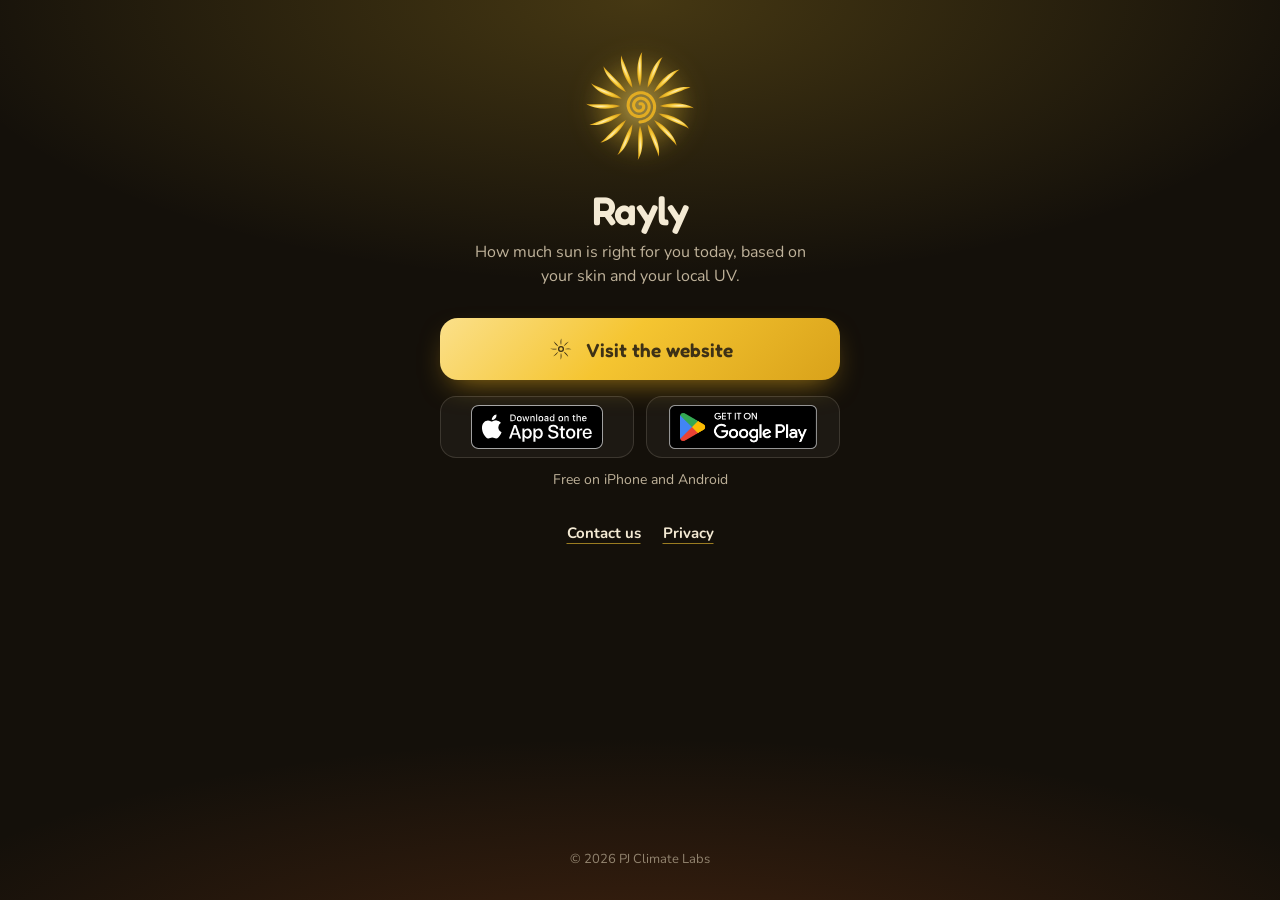
==== enlaces/index.html @ b11129ed "Página de enlaces para Instagram" ====
<!doctype html>
<!-- Página de enlaces para la bio de Instagram (como un Linktree, pero nuestra):
     web, App Store y Google Play. Si se abre en un iPhone se destaca el App
     Store y en Android, Google Play. -->
<html lang="es">
<head>
<meta charset="utf-8">
<meta name="viewport" content="width=device-width, initial-scale=1, viewport-fit=cover">
<title>Rayly: enlaces</title>
<meta name="description" content="Descarga Rayly gratis en iPhone y Android, o visita la web.">
<meta name="theme-color" content="#14100A">
<link rel="icon" href="../favicon.svg" type="image/svg+xml">
<link rel="apple-touch-icon" href="../apple-touch-icon.png">
<meta property="og:type" content="website">
<meta property="og:title" content="Rayly: cuánto sol te toca hoy">
<meta property="og:description" content="Descarga Rayly gratis en iPhone y Android.">
<meta property="og:image" content="https://rayly-app.github.io/img/og.jpg">
<meta property="og:url" content="https://rayly-app.github.io/enlaces/">
<style>
  @font-face { font-family: 'Fredoka'; font-weight: 300 700; font-display: swap; src: url('../fonts/fredoka-latin.woff2') format('woff2'); }
  @font-face { font-family: 'Nunito'; font-weight: 300 800; font-display: swap; src: url('../fonts/nunito-latin.woff2') format('woff2'); }
  :root { --oro: #F5C531; --oro-2: #D9A21A; --oro-claro: #FBE08A; --crema: #F4EAD4; --suave: #BFB29A; --marron: #3E3116; }
  * { box-sizing: border-box; }
  html, body { margin: 0; }
  body {
    min-height: 100svh;
    background: #14100A;
    background-image:
      radial-gradient(ellipse 80% 45% at 50% 0%, rgba(245,197,49,.22), transparent 70%),
      radial-gradient(ellipse 90% 40% at 50% 110%, rgba(200,90,30,.25), transparent 70%);
    color: var(--crema);
    font-family: 'Nunito', system-ui, sans-serif;
    display: flex; justify-content: center;
    -webkit-font-smoothing: antialiased;
  }
  main { width: 100%; max-width: 440px; padding: max(40px, env(safe-area-inset-top)) 20px 32px; display: flex; flex-direction: column; align-items: center; text-align: center; }

  /* El sol de Rayly, pequeño y girando como en la web */
  .sol { position: relative; width: 132px; height: 132px; }
  .sol .halo { position: absolute; inset: 12%; border-radius: 50%; background: radial-gradient(circle, rgba(255,226,122,.6), rgba(245,197,49,.2) 45%, transparent 70%); filter: blur(8px); animation: respirar 5s ease-in-out infinite; }
  .sol svg { position: absolute; inset: 0; width: 100%; height: 100%; }
  .sol .rayos { animation: girar 40s linear infinite; filter: drop-shadow(0 0 14px rgba(245,197,49,.45)); }
  .sol .espiral { animation: girar 28s linear infinite reverse; }
  @keyframes girar { to { transform: rotate(360deg); } }
  @keyframes respirar { 50% { transform: scale(1.1); opacity: .8; } }

  h1 { font-family: 'Fredoka', sans-serif; font-weight: 600; font-size: 40px; margin: 14px 0 0; letter-spacing: -.01em; }
  .frase { margin: 6px 0 0; font-size: 16px; line-height: 1.5; color: var(--suave); max-width: 22em; }

  /* Botón largo de la web */
  .web {
    margin-top: 30px; width: 100%; height: 62px; border-radius: 18px;
    display: flex; align-items: center; justify-content: center; gap: 12px;
    background: linear-gradient(135deg, var(--oro-claro), var(--oro) 45%, var(--oro-2));
    color: var(--marron); text-decoration: none;
    font-family: 'Fredoka', sans-serif; font-weight: 600; font-size: 19px;
    box-shadow: 0 12px 30px -12px rgba(217,162,26,.75);
    transition: transform .2s ease, box-shadow .2s ease;
  }
  .web svg { width: 26px; height: 26px; }
  .web:active, .web:hover { transform: translateY(-2px); box-shadow: 0 16px 34px -12px rgba(217,162,26,.9); }

  /* Botones oficiales de las tiendas */
  .tiendas { margin-top: 16px; width: 100%; display: flex; gap: 12px; justify-content: center; }
  .tienda {
    flex: 1 1 0; display: flex; align-items: center; justify-content: center;
    height: 62px; border-radius: 16px; padding: 0 8px;
    background: rgba(255,255,255,.04); border: 1px solid rgba(244,234,212,.14);
    transition: transform .2s ease, border-color .2s ease, background .2s ease;
  }
  .tienda img { height: 44px; width: auto; max-width: 100%; display: block; }
  .tienda:hover { transform: translateY(-2px); border-color: rgba(245,197,49,.45); }
  .tienda.destacada { border-color: rgba(245,197,49,.7); background: rgba(245,197,49,.1); box-shadow: 0 0 0 4px rgba(245,197,49,.12); }
  .gratis { margin: 12px 0 0; font-size: 14px; color: var(--suave); }

  .otros { margin-top: 34px; display: flex; gap: 22px; justify-content: center; flex-wrap: wrap; }
  .otros a { color: var(--crema); font-weight: 700; font-size: 15px; text-decoration: underline; text-decoration-color: rgba(245,197,49,.6); text-underline-offset: 5px; }
  footer { margin-top: auto; padding-top: 40px; font-size: 13px; color: rgba(191,178,154,.7); }

  @media (prefers-reduced-motion: reduce) { .sol * { animation: none !important; } .web, .tienda { transition: none; } }
</style>
</head>
<body>
<main>
  <div class="sol" aria-hidden="true">
    <div class="halo"></div>
    <svg class="rayos" viewBox="-60 -60 120 120">
      <defs>
        <radialGradient id="g" cx="50%" cy="42%" r="64%"><stop offset="0" stop-color="#FFF1BC"/><stop offset=".5" stop-color="#F3C531"/><stop offset="1" stop-color="#C4870F"/></radialGradient>
        <path id="r" d="M0 -18C-2.6 -25 -3.4 -33 -1.4 -41C-0.6 -44 0.4 -47 2 -49C1.2 -45 1.8 -41 1.6 -37C1.4 -30 2 -24 0 -18Z"/>
      </defs>
      <g fill="url(#g)">
        <use href="#r"/><use href="#r" transform="rotate(22.5)"/><use href="#r" transform="rotate(45)"/><use href="#r" transform="rotate(67.5)"/>
        <use href="#r" transform="rotate(90)"/><use href="#r" transform="rotate(112.5)"/><use href="#r" transform="rotate(135)"/><use href="#r" transform="rotate(157.5)"/>
        <use href="#r" transform="rotate(180)"/><use href="#r" transform="rotate(202.5)"/><use href="#r" transform="rotate(225)"/><use href="#r" transform="rotate(247.5)"/>
        <use href="#r" transform="rotate(270)"/><use href="#r" transform="rotate(292.5)"/><use href="#r" transform="rotate(315)"/><use href="#r" transform="rotate(337.5)"/>
      </g>
    </svg>
    <svg class="espiral" viewBox="-60 -60 120 120"><path fill="none" stroke="#E2AC22" stroke-width="2.8" stroke-linecap="round" stroke-linejoin="round" d="M0.0 -2.0 L0.4 -2.1 L0.8 -2.1 L1.2 -2.1 L1.6 -2.0 L2.1 -1.7 L2.5 -1.4 L2.8 -1.0 L3.1 -0.5 L3.3 0.0 L3.3 0.6 L3.3 1.2 L3.2 1.8 L2.9 2.4 L2.5 3.0 L2.0 3.5 L1.4 4.0 L0.8 4.3 L0.0 4.5 L-0.8 4.6 L-1.6 4.5 L-2.5 4.3 L-3.2 3.9 L-4.0 3.3 L-4.6 2.7 L-5.1 1.9 L-5.5 1.0 L-5.8 0.0 L-5.8 -1.0 L-5.7 -2.1 L-5.3 -3.1 L-4.8 -4.1 L-4.1 -4.9 L-3.3 -5.7 L-2.3 -6.3 L-1.2 -6.8 L0.0 -7.0 L1.2 -7.0 L2.5 -6.8 L3.7 -6.4 L4.9 -5.8 L5.9 -4.9 L6.8 -3.9 L7.5 -2.7 L8.0 -1.4 L8.3 0.0 L8.3 1.5 L8.0 2.9 L7.5 4.3 L6.7 5.7 L5.7 6.9 L4.5 7.9 L3.2 8.7 L1.6 9.2 L0.0 9.5 L-1.7 9.5 L-3.3 9.2 L-5.0 8.6 L-6.5 7.7 L-7.8 6.6 L-8.9 5.2 L-9.8 3.6 L-10.4 1.8 L-10.8 0.0 L-10.7 -1.9 L-10.4 -3.8 L-9.7 -5.6 L-8.7 -7.3 L-7.4 -8.8 L-5.8 -10.0 L-4.0 -11.0 L-2.1 -11.7 L0.0 -12.0 L2.1 -12.0 L4.2 -11.5 L6.2 -10.8 L8.1 -9.6 L9.7 -8.2 L11.1 -6.4 L12.2 -4.4 L12.9 -2.3 L13.3 0.0 L13.2 2.3 L12.7 4.6 L11.8 6.8 L10.6 8.9 L9.0 10.7 L7.0 12.2 L4.9 13.4 L2.5 14.1 L0.0 14.5"/></svg>
  </div>

  <h1>Rayly</h1>
  <p class="frase" data-en="How much sun is right for you today, based on your skin and your local UV.">Cuánto sol te toca hoy, según tu piel y el UV de tu zona.</p>

  <a class="web" href="https://rayly-app.github.io/">
    <svg viewBox="-60 -60 120 120" aria-hidden="true"><g fill="#3E3116"><use href="#r"/><use href="#r" transform="rotate(45)"/><use href="#r" transform="rotate(90)"/><use href="#r" transform="rotate(135)"/><use href="#r" transform="rotate(180)"/><use href="#r" transform="rotate(225)"/><use href="#r" transform="rotate(270)"/><use href="#r" transform="rotate(315)"/></g><circle r="11" fill="none" stroke="#3E3116" stroke-width="6"/></svg>
    <span data-en="Visit the website">Visita la web</span>
  </a>

  <div class="tiendas" id="tiendas">
    <a class="tienda" id="ios" href="https://apps.apple.com/app/id6823138029" aria-label="Descargar en el App Store">
      <img src="../img/badge-app-store.svg" alt="Download on the App Store" width="132" height="44">
    </a>
    <a class="tienda" id="android" href="https://play.google.com/store/apps/details?id=com.rayly.app" aria-label="Disponible en Google Play">
      <img src="../img/badge-google-play.png" alt="Get it on Google Play" width="148" height="44">
    </a>
  </div>
  <p class="gratis" data-en="Free on iPhone and Android">Gratis en iPhone y Android</p>

  <nav class="otros">
    <a href="mailto:pjclimatelabs@gmail.com?subject=Rayly" data-en="Contact us">Escríbenos</a>
    <a href="https://pjnl-15.github.io/Rayly/" data-en="Privacy">Privacidad</a>
  </nav>

  <footer>&copy; 2026 PJ Climate Labs</footer>
</main>
<script>
  // Inglés si el móvil no está en español
  if (!(navigator.language || 'es').toLowerCase().startsWith('es')) {
    document.documentElement.lang = 'en';
    document.querySelectorAll('[data-en]').forEach((el) => { el.textContent = el.dataset.en; });
  }
  // Se destaca (y va primero) la tienda del móvil que la abre
  const ua = navigator.userAgent || '';
  const esIOS = /iPhone|iPad|iPod/.test(ua) || (navigator.platform === 'MacIntel' && navigator.maxTouchPoints > 1);
  const esAndroid = /Android/.test(ua);
  if (esIOS || esAndroid) {
    const mia = document.getElementById(esIOS ? 'ios' : 'android');
    mia.classList.add('destacada');
    document.getElementById('tiendas').prepend(mia);
  }
</script>
</body>
</html>
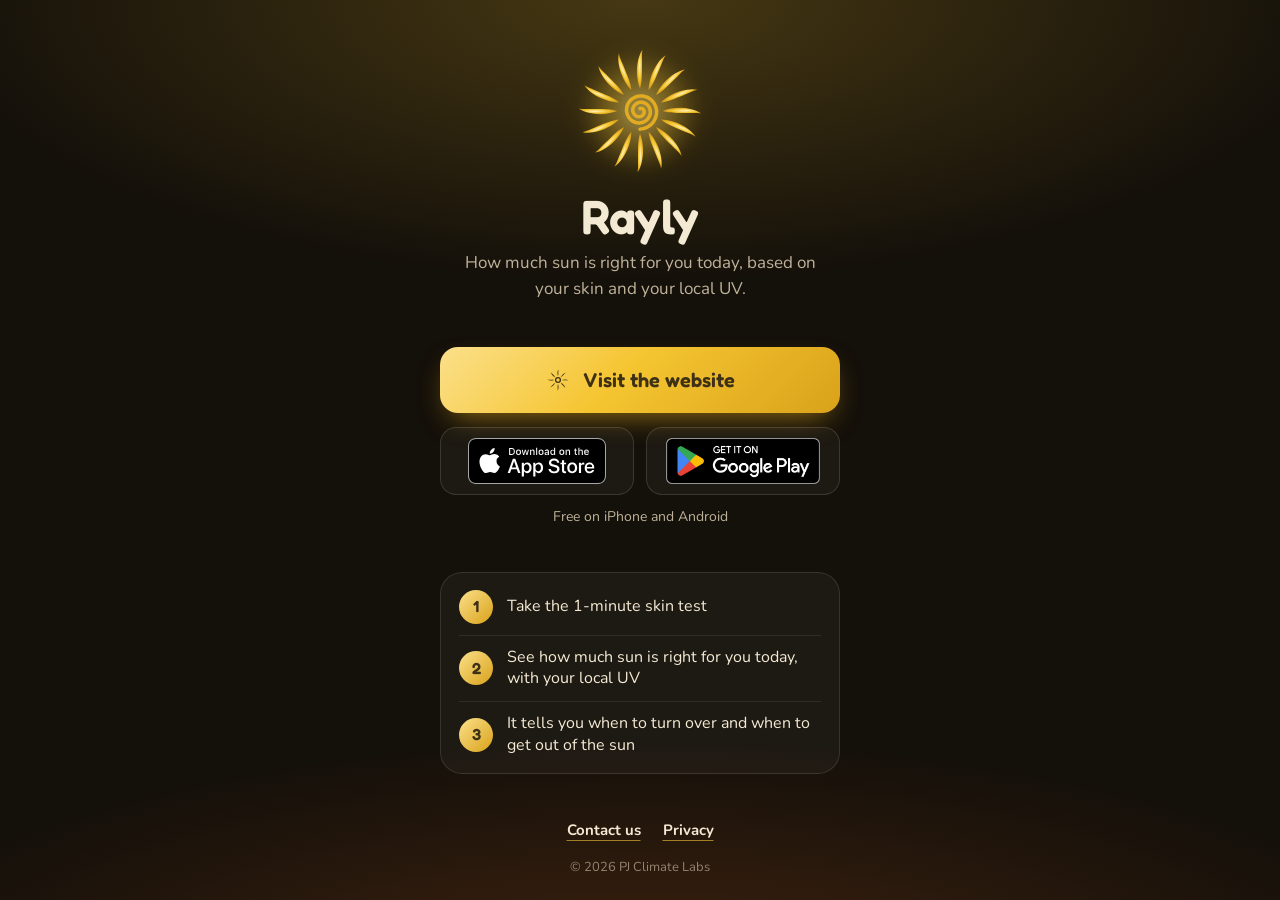
==== commit 83e3d68c: "Enlaces: llena la pantalla y 3 pasos" ====
--- a/enlaces/index.html
+++ b/enlaces/index.html
@@ -33,10 +33,18 @@
     display: flex; justify-content: center;
     -webkit-font-smoothing: antialiased;
   }
-  main { width: 100%; max-width: 440px; padding: max(40px, env(safe-area-inset-top)) 20px 32px; display: flex; flex-direction: column; align-items: center; text-align: center; }
+  /* Cuatro bloques repartidos de arriba abajo para llenar la pantalla del
+     móvil; si la pantalla es baja, simplemente se baja con el dedo */
+  main {
+    width: 100%; max-width: 440px; min-height: 100svh;
+    padding: max(36px, env(safe-area-inset-top)) 20px max(24px, env(safe-area-inset-bottom));
+    display: flex; flex-direction: column; align-items: center; justify-content: space-between; gap: 22px;
+    text-align: center;
+  }
+  .cabeza, .acciones, .pie { width: 100%; display: flex; flex-direction: column; align-items: center; }
 
-  /* El sol de Rayly, pequeño y girando como en la web */
-  .sol { position: relative; width: 132px; height: 132px; }
+  /* El sol de Rayly girando como en la web */
+  .sol { position: relative; width: 150px; height: 150px; }
   .sol .halo { position: absolute; inset: 12%; border-radius: 50%; background: radial-gradient(circle, rgba(255,226,122,.6), rgba(245,197,49,.2) 45%, transparent 70%); filter: blur(8px); animation: respirar 5s ease-in-out infinite; }
   .sol svg { position: absolute; inset: 0; width: 100%; height: 100%; }
   .sol .rayos { animation: girar 40s linear infinite; filter: drop-shadow(0 0 14px rgba(245,197,49,.45)); }
@@ -44,16 +52,16 @@
   @keyframes girar { to { transform: rotate(360deg); } }
   @keyframes respirar { 50% { transform: scale(1.1); opacity: .8; } }
 
-  h1 { font-family: 'Fredoka', sans-serif; font-weight: 600; font-size: 40px; margin: 14px 0 0; letter-spacing: -.01em; }
-  .frase { margin: 6px 0 0; font-size: 16px; line-height: 1.5; color: var(--suave); max-width: 22em; }
+  h1 { font-family: 'Fredoka', sans-serif; font-weight: 600; font-size: 48px; line-height: 1; margin: 6px 0 0; letter-spacing: -.01em; }
+  .frase { margin: 10px 0 0; font-size: 17px; line-height: 1.5; color: var(--suave); max-width: 21em; }
 
   /* Botón largo de la web */
   .web {
-    margin-top: 30px; width: 100%; height: 62px; border-radius: 18px;
+    width: 100%; height: 66px; border-radius: 18px;
     display: flex; align-items: center; justify-content: center; gap: 12px;
     background: linear-gradient(135deg, var(--oro-claro), var(--oro) 45%, var(--oro-2));
     color: var(--marron); text-decoration: none;
-    font-family: 'Fredoka', sans-serif; font-weight: 600; font-size: 19px;
+    font-family: 'Fredoka', sans-serif; font-weight: 600; font-size: 20px;
     box-shadow: 0 12px 30px -12px rgba(217,162,26,.75);
     transition: transform .2s ease, box-shadow .2s ease;
   }
@@ -61,27 +69,39 @@
   .web:active, .web:hover { transform: translateY(-2px); box-shadow: 0 16px 34px -12px rgba(217,162,26,.9); }
 
   /* Botones oficiales de las tiendas */
-  .tiendas { margin-top: 16px; width: 100%; display: flex; gap: 12px; justify-content: center; }
+  .tiendas { margin-top: 14px; width: 100%; display: flex; gap: 12px; justify-content: center; }
   .tienda {
     flex: 1 1 0; display: flex; align-items: center; justify-content: center;
-    height: 62px; border-radius: 16px; padding: 0 8px;
+    height: 68px; border-radius: 16px; padding: 0 8px;
     background: rgba(255,255,255,.04); border: 1px solid rgba(244,234,212,.14);
     transition: transform .2s ease, border-color .2s ease, background .2s ease;
   }
-  .tienda img { height: 44px; width: auto; max-width: 100%; display: block; }
+  .tienda img { height: 46px; width: auto; max-width: 100%; display: block; }
   .tienda:hover { transform: translateY(-2px); border-color: rgba(245,197,49,.45); }
   .tienda.destacada { border-color: rgba(245,197,49,.7); background: rgba(245,197,49,.1); box-shadow: 0 0 0 4px rgba(245,197,49,.12); }
   .gratis { margin: 12px 0 0; font-size: 14px; color: var(--suave); }
 
-  .otros { margin-top: 34px; display: flex; gap: 22px; justify-content: center; flex-wrap: wrap; }
+  /* Qué hace Rayly, en tres pasos */
+  .pasos {
+    width: 100%; list-style: none; margin: 0; padding: 6px 18px;
+    border-radius: 22px; background: rgba(255,255,255,.04); border: 1px solid rgba(244,234,212,.12);
+    text-align: left;
+  }
+  .pasos li { display: flex; align-items: center; gap: 14px; padding: 11px 0; font-size: 16px; line-height: 1.35; }
+  .pasos li + li { border-top: 1px solid rgba(244,234,212,.09); }
+  .pasos b { flex: none; width: 34px; height: 34px; border-radius: 50%; display: grid; place-items: center; font-family: 'Fredoka', sans-serif; font-weight: 600; font-size: 16px; color: var(--marron); background: linear-gradient(135deg, var(--oro-claro), var(--oro-2)); }
+
+  .pie { gap: 18px; }
+  .otros { display: flex; gap: 22px; justify-content: center; flex-wrap: wrap; }
   .otros a { color: var(--crema); font-weight: 700; font-size: 15px; text-decoration: underline; text-decoration-color: rgba(245,197,49,.6); text-underline-offset: 5px; }
-  footer { margin-top: auto; padding-top: 40px; font-size: 13px; color: rgba(191,178,154,.7); }
+  footer { font-size: 13px; color: rgba(191,178,154,.7); }
 
   @media (prefers-reduced-motion: reduce) { .sol * { animation: none !important; } .web, .tienda { transition: none; } }
 </style>
 </head>
 <body>
 <main>
+ <div class="cabeza">
   <div class="sol" aria-hidden="true">
     <div class="halo"></div>
     <svg class="rayos" viewBox="-60 -60 120 120">
@@ -101,7 +121,9 @@
 
   <h1>Rayly</h1>
   <p class="frase" data-en="How much sun is right for you today, based on your skin and your local UV.">Cuánto sol te toca hoy, según tu piel y el UV de tu zona.</p>
+ </div>
 
+ <div class="acciones">
   <a class="web" href="https://rayly-app.github.io/">
     <svg viewBox="-60 -60 120 120" aria-hidden="true"><g fill="#3E3116"><use href="#r"/><use href="#r" transform="rotate(45)"/><use href="#r" transform="rotate(90)"/><use href="#r" transform="rotate(135)"/><use href="#r" transform="rotate(180)"/><use href="#r" transform="rotate(225)"/><use href="#r" transform="rotate(270)"/><use href="#r" transform="rotate(315)"/></g><circle r="11" fill="none" stroke="#3E3116" stroke-width="6"/></svg>
     <span data-en="Visit the website">Visita la web</span>
@@ -116,13 +138,21 @@
     </a>
   </div>
   <p class="gratis" data-en="Free on iPhone and Android">Gratis en iPhone y Android</p>
+ </div>
 
+  <ol class="pasos">
+    <li><b>1</b><span data-en="Take the 1-minute skin test">Haz el test de tu piel en 1 minuto</span></li>
+    <li><b>2</b><span data-en="See how much sun is right for you today, with your local UV">Mira cuánto sol te toca hoy con el UV de tu zona</span></li>
+    <li><b>3</b><span data-en="It tells you when to turn over and when to get out of the sun">Te avisa para darte la vuelta y para salir del sol</span></li>
+  </ol>
+
+ <div class="pie">
   <nav class="otros">
     <a href="mailto:pjclimatelabs@gmail.com?subject=Rayly" data-en="Contact us">Escríbenos</a>
     <a href="https://pjnl-15.github.io/Rayly/" data-en="Privacy">Privacidad</a>
   </nav>
-
   <footer>&copy; 2026 PJ Climate Labs</footer>
+ </div>
 </main>
 <script>
   // Inglés si el móvil no está en español
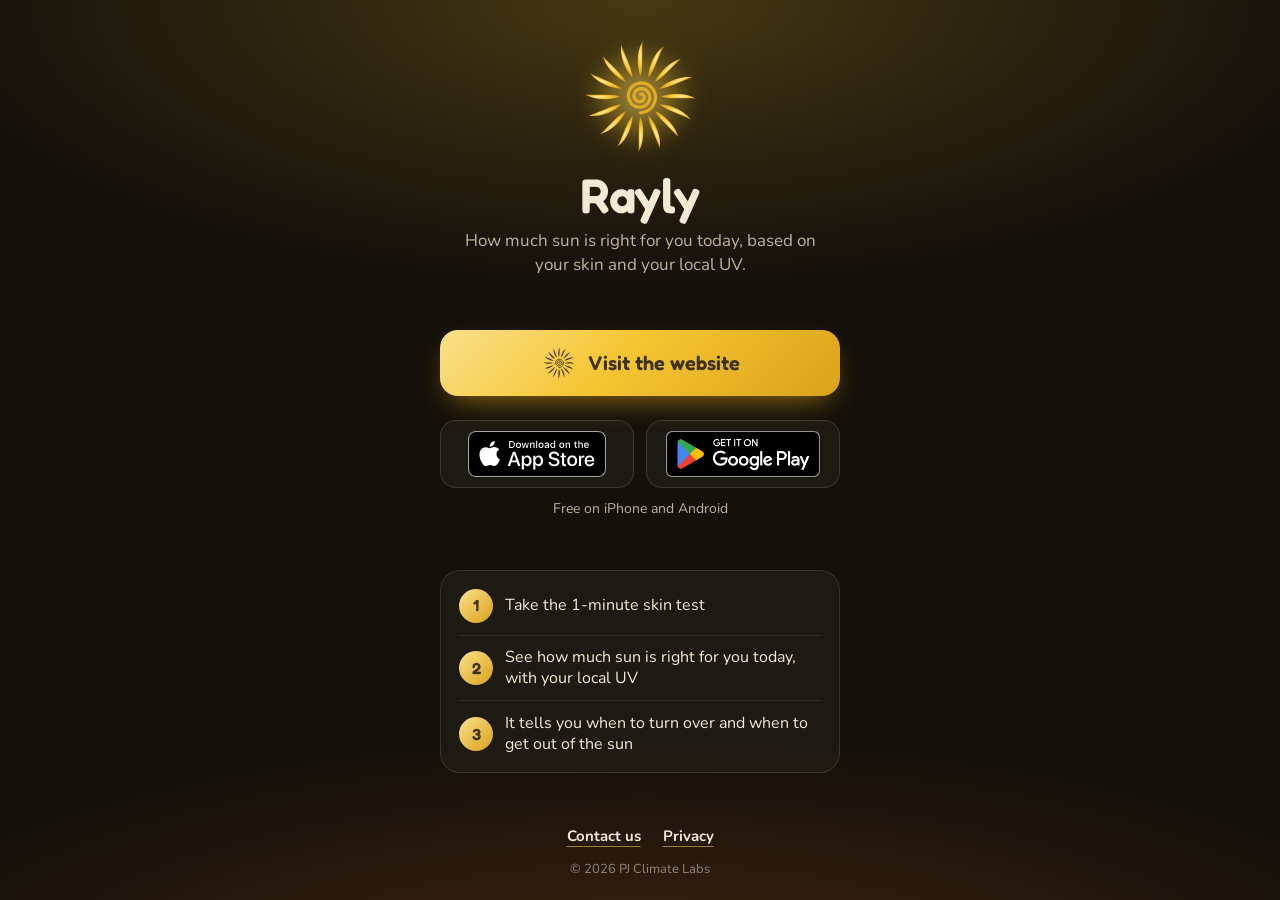
==== commit eef58f81: "Enlaces en una sola pantalla y sol de Rayly en el botón" ====
--- a/enlaces/index.html
+++ b/enlaces/index.html
@@ -33,18 +33,19 @@
     display: flex; justify-content: center;
     -webkit-font-smoothing: antialiased;
   }
-  /* Cuatro bloques repartidos de arriba abajo para llenar la pantalla del
-     móvil; si la pantalla es baja, simplemente se baja con el dedo */
+  /* UNA SOLA PANTALLA en cualquier móvil: todos los tamaños dependen de la
+     altura visible (svh), con un mínimo y un máximo. Así llena un Pro Max y
+     cabe entera en un iPhone SE o dentro del navegador de Instagram. */
   main {
     width: 100%; max-width: 440px; min-height: 100svh;
-    padding: max(36px, env(safe-area-inset-top)) 20px max(24px, env(safe-area-inset-bottom));
-    display: flex; flex-direction: column; align-items: center; justify-content: space-between; gap: 22px;
+    padding: max(clamp(14px, 3.2svh, 36px), env(safe-area-inset-top)) 20px max(clamp(12px, 2.4svh, 24px), env(safe-area-inset-bottom));
+    display: flex; flex-direction: column; align-items: center; justify-content: space-between; gap: clamp(10px, 2.4svh, 26px);
     text-align: center;
   }
   .cabeza, .acciones, .pie { width: 100%; display: flex; flex-direction: column; align-items: center; }
 
   /* El sol de Rayly girando como en la web */
-  .sol { position: relative; width: 150px; height: 150px; }
+  .sol { position: relative; width: clamp(64px, 15svh, 160px); height: clamp(64px, 15svh, 160px); }
   .sol .halo { position: absolute; inset: 12%; border-radius: 50%; background: radial-gradient(circle, rgba(255,226,122,.6), rgba(245,197,49,.2) 45%, transparent 70%); filter: blur(8px); animation: respirar 5s ease-in-out infinite; }
   .sol svg { position: absolute; inset: 0; width: 100%; height: 100%; }
   .sol .rayos { animation: girar 40s linear infinite; filter: drop-shadow(0 0 14px rgba(245,197,49,.45)); }
@@ -52,49 +53,52 @@
   @keyframes girar { to { transform: rotate(360deg); } }
   @keyframes respirar { 50% { transform: scale(1.1); opacity: .8; } }
 
-  h1 { font-family: 'Fredoka', sans-serif; font-weight: 600; font-size: 48px; line-height: 1; margin: 6px 0 0; letter-spacing: -.01em; }
-  .frase { margin: 10px 0 0; font-size: 17px; line-height: 1.5; color: var(--suave); max-width: 21em; }
+  h1 { font-family: 'Fredoka', sans-serif; font-weight: 600; font-size: clamp(28px, 5.4svh, 50px); line-height: 1; margin: clamp(2px, .8svh, 8px) 0 0; letter-spacing: -.01em; }
+  .frase { margin: clamp(4px, 1svh, 10px) 0 0; font-size: clamp(13px, 2.05svh, 17px); line-height: 1.45; color: var(--suave); max-width: 21em; }
 
-  /* Botón largo de la web */
+  /* Botón largo de la web, con nuestro sol */
   .web {
-    width: 100%; height: 66px; border-radius: 18px;
-    display: flex; align-items: center; justify-content: center; gap: 12px;
+    width: 100%; height: clamp(46px, 7.4svh, 66px); border-radius: 18px;
+    display: flex; align-items: center; justify-content: center; gap: 10px;
     background: linear-gradient(135deg, var(--oro-claro), var(--oro) 45%, var(--oro-2));
     color: var(--marron); text-decoration: none;
-    font-family: 'Fredoka', sans-serif; font-weight: 600; font-size: 20px;
+    font-family: 'Fredoka', sans-serif; font-weight: 600; font-size: clamp(16px, 2.3svh, 20px);
     box-shadow: 0 12px 30px -12px rgba(217,162,26,.75);
     transition: transform .2s ease, box-shadow .2s ease;
   }
-  .web svg { width: 26px; height: 26px; }
+  .web svg { width: clamp(28px, 4.4svh, 38px); height: clamp(28px, 4.4svh, 38px); }
   .web:active, .web:hover { transform: translateY(-2px); box-shadow: 0 16px 34px -12px rgba(217,162,26,.9); }
 
-  /* Botones oficiales de las tiendas */
-  .tiendas { margin-top: 14px; width: 100%; display: flex; gap: 12px; justify-content: center; }
+  /* Botones oficiales de las tiendas, separados del de la web */
+  .tiendas { margin-top: clamp(14px, 2.6svh, 24px); width: 100%; display: flex; gap: 12px; justify-content: center; }
   .tienda {
     flex: 1 1 0; display: flex; align-items: center; justify-content: center;
-    height: 68px; border-radius: 16px; padding: 0 8px;
+    height: clamp(48px, 7.6svh, 68px); border-radius: 16px; padding: 0 8px;
     background: rgba(255,255,255,.04); border: 1px solid rgba(244,234,212,.14);
     transition: transform .2s ease, border-color .2s ease, background .2s ease;
   }
-  .tienda img { height: 46px; width: auto; max-width: 100%; display: block; }
+  .tienda img { height: clamp(34px, 5.1svh, 46px); width: auto; max-width: 100%; display: block; }
   .tienda:hover { transform: translateY(-2px); border-color: rgba(245,197,49,.45); }
   .tienda.destacada { border-color: rgba(245,197,49,.7); background: rgba(245,197,49,.1); box-shadow: 0 0 0 4px rgba(245,197,49,.12); }
-  .gratis { margin: 12px 0 0; font-size: 14px; color: var(--suave); }
+  .gratis { margin: clamp(6px, 1.2svh, 12px) 0 0; font-size: clamp(12px, 1.65svh, 14px); color: var(--suave); }
 
   /* Qué hace Rayly, en tres pasos */
   .pasos {
-    width: 100%; list-style: none; margin: 0; padding: 6px 18px;
-    border-radius: 22px; background: rgba(255,255,255,.04); border: 1px solid rgba(244,234,212,.12);
+    width: 100%; list-style: none; margin: 0; padding: clamp(2px, .8svh, 6px) clamp(12px, 2svh, 18px);
+    border-radius: 20px; background: rgba(255,255,255,.04); border: 1px solid rgba(244,234,212,.12);
     text-align: left;
   }
-  .pasos li { display: flex; align-items: center; gap: 14px; padding: 11px 0; font-size: 16px; line-height: 1.35; }
+  .pasos li { display: flex; align-items: center; gap: 12px; padding: clamp(6px, 1.3svh, 12px) 0; font-size: clamp(13px, 1.95svh, 16px); line-height: 1.3; }
   .pasos li + li { border-top: 1px solid rgba(244,234,212,.09); }
-  .pasos b { flex: none; width: 34px; height: 34px; border-radius: 50%; display: grid; place-items: center; font-family: 'Fredoka', sans-serif; font-weight: 600; font-size: 16px; color: var(--marron); background: linear-gradient(135deg, var(--oro-claro), var(--oro-2)); }
+  .pasos b { flex: none; width: clamp(24px, 3.9svh, 34px); height: clamp(24px, 3.9svh, 34px); border-radius: 50%; display: grid; place-items: center; font-family: 'Fredoka', sans-serif; font-weight: 600; font-size: clamp(12px, 1.8svh, 16px); color: var(--marron); background: linear-gradient(135deg, var(--oro-claro), var(--oro-2)); }
 
-  .pie { gap: 18px; }
+  .pie { gap: clamp(6px, 1.6svh, 18px); }
   .otros { display: flex; gap: 22px; justify-content: center; flex-wrap: wrap; }
-  .otros a { color: var(--crema); font-weight: 700; font-size: 15px; text-decoration: underline; text-decoration-color: rgba(245,197,49,.6); text-underline-offset: 5px; }
-  footer { font-size: 13px; color: rgba(191,178,154,.7); }
+  .otros a { color: var(--crema); font-weight: 700; font-size: clamp(13px, 1.75svh, 15px); text-decoration: underline; text-decoration-color: rgba(245,197,49,.6); text-underline-offset: 5px; }
+  footer { font-size: clamp(11px, 1.5svh, 13px); color: rgba(191,178,154,.7); }
+
+  /* Pantallas muy bajas: fuera la frase para que siga cabiendo todo */
+  @media (max-height: 560px) { .frase { display: none; } }
 
   @media (prefers-reduced-motion: reduce) { .sol * { animation: none !important; } .web, .tienda { transition: none; } }
 </style>
@@ -116,7 +120,7 @@
         <use href="#r" transform="rotate(270)"/><use href="#r" transform="rotate(292.5)"/><use href="#r" transform="rotate(315)"/><use href="#r" transform="rotate(337.5)"/>
       </g>
     </svg>
-    <svg class="espiral" viewBox="-60 -60 120 120"><path fill="none" stroke="#E2AC22" stroke-width="2.8" stroke-linecap="round" stroke-linejoin="round" d="M0.0 -2.0 L0.4 -2.1 L0.8 -2.1 L1.2 -2.1 L1.6 -2.0 L2.1 -1.7 L2.5 -1.4 L2.8 -1.0 L3.1 -0.5 L3.3 0.0 L3.3 0.6 L3.3 1.2 L3.2 1.8 L2.9 2.4 L2.5 3.0 L2.0 3.5 L1.4 4.0 L0.8 4.3 L0.0 4.5 L-0.8 4.6 L-1.6 4.5 L-2.5 4.3 L-3.2 3.9 L-4.0 3.3 L-4.6 2.7 L-5.1 1.9 L-5.5 1.0 L-5.8 0.0 L-5.8 -1.0 L-5.7 -2.1 L-5.3 -3.1 L-4.8 -4.1 L-4.1 -4.9 L-3.3 -5.7 L-2.3 -6.3 L-1.2 -6.8 L0.0 -7.0 L1.2 -7.0 L2.5 -6.8 L3.7 -6.4 L4.9 -5.8 L5.9 -4.9 L6.8 -3.9 L7.5 -2.7 L8.0 -1.4 L8.3 0.0 L8.3 1.5 L8.0 2.9 L7.5 4.3 L6.7 5.7 L5.7 6.9 L4.5 7.9 L3.2 8.7 L1.6 9.2 L0.0 9.5 L-1.7 9.5 L-3.3 9.2 L-5.0 8.6 L-6.5 7.7 L-7.8 6.6 L-8.9 5.2 L-9.8 3.6 L-10.4 1.8 L-10.8 0.0 L-10.7 -1.9 L-10.4 -3.8 L-9.7 -5.6 L-8.7 -7.3 L-7.4 -8.8 L-5.8 -10.0 L-4.0 -11.0 L-2.1 -11.7 L0.0 -12.0 L2.1 -12.0 L4.2 -11.5 L6.2 -10.8 L8.1 -9.6 L9.7 -8.2 L11.1 -6.4 L12.2 -4.4 L12.9 -2.3 L13.3 0.0 L13.2 2.3 L12.7 4.6 L11.8 6.8 L10.6 8.9 L9.0 10.7 L7.0 12.2 L4.9 13.4 L2.5 14.1 L0.0 14.5"/></svg>
+    <svg class="espiral" viewBox="-60 -60 120 120" stroke="#E2AC22"><path id="esp" fill="none" stroke-width="2.8" stroke-linecap="round" stroke-linejoin="round" d="M0.0 -2.0 L0.4 -2.1 L0.8 -2.1 L1.2 -2.1 L1.6 -2.0 L2.1 -1.7 L2.5 -1.4 L2.8 -1.0 L3.1 -0.5 L3.3 0.0 L3.3 0.6 L3.3 1.2 L3.2 1.8 L2.9 2.4 L2.5 3.0 L2.0 3.5 L1.4 4.0 L0.8 4.3 L0.0 4.5 L-0.8 4.6 L-1.6 4.5 L-2.5 4.3 L-3.2 3.9 L-4.0 3.3 L-4.6 2.7 L-5.1 1.9 L-5.5 1.0 L-5.8 0.0 L-5.8 -1.0 L-5.7 -2.1 L-5.3 -3.1 L-4.8 -4.1 L-4.1 -4.9 L-3.3 -5.7 L-2.3 -6.3 L-1.2 -6.8 L0.0 -7.0 L1.2 -7.0 L2.5 -6.8 L3.7 -6.4 L4.9 -5.8 L5.9 -4.9 L6.8 -3.9 L7.5 -2.7 L8.0 -1.4 L8.3 0.0 L8.3 1.5 L8.0 2.9 L7.5 4.3 L6.7 5.7 L5.7 6.9 L4.5 7.9 L3.2 8.7 L1.6 9.2 L0.0 9.5 L-1.7 9.5 L-3.3 9.2 L-5.0 8.6 L-6.5 7.7 L-7.8 6.6 L-8.9 5.2 L-9.8 3.6 L-10.4 1.8 L-10.8 0.0 L-10.7 -1.9 L-10.4 -3.8 L-9.7 -5.6 L-8.7 -7.3 L-7.4 -8.8 L-5.8 -10.0 L-4.0 -11.0 L-2.1 -11.7 L0.0 -12.0 L2.1 -12.0 L4.2 -11.5 L6.2 -10.8 L8.1 -9.6 L9.7 -8.2 L11.1 -6.4 L12.2 -4.4 L12.9 -2.3 L13.3 0.0 L13.2 2.3 L12.7 4.6 L11.8 6.8 L10.6 8.9 L9.0 10.7 L7.0 12.2 L4.9 13.4 L2.5 14.1 L0.0 14.5"/></svg>
   </div>
 
   <h1>Rayly</h1>
@@ -125,7 +129,7 @@
 
  <div class="acciones">
   <a class="web" href="https://rayly-app.github.io/">
-    <svg viewBox="-60 -60 120 120" aria-hidden="true"><g fill="#3E3116"><use href="#r"/><use href="#r" transform="rotate(45)"/><use href="#r" transform="rotate(90)"/><use href="#r" transform="rotate(135)"/><use href="#r" transform="rotate(180)"/><use href="#r" transform="rotate(225)"/><use href="#r" transform="rotate(270)"/><use href="#r" transform="rotate(315)"/></g><circle r="11" fill="none" stroke="#3E3116" stroke-width="6"/></svg>
+    <svg viewBox="-60 -60 120 120" aria-hidden="true"><g fill="#3E3116"><use href="#r"/><use href="#r" transform="rotate(22.5)"/><use href="#r" transform="rotate(45)"/><use href="#r" transform="rotate(67.5)"/><use href="#r" transform="rotate(90)"/><use href="#r" transform="rotate(112.5)"/><use href="#r" transform="rotate(135)"/><use href="#r" transform="rotate(157.5)"/><use href="#r" transform="rotate(180)"/><use href="#r" transform="rotate(202.5)"/><use href="#r" transform="rotate(225)"/><use href="#r" transform="rotate(247.5)"/><use href="#r" transform="rotate(270)"/><use href="#r" transform="rotate(292.5)"/><use href="#r" transform="rotate(315)"/><use href="#r" transform="rotate(337.5)"/></g><use href="#esp" stroke="#3E3116"/></svg>
     <span data-en="Visit the website">Visita la web</span>
   </a>
 
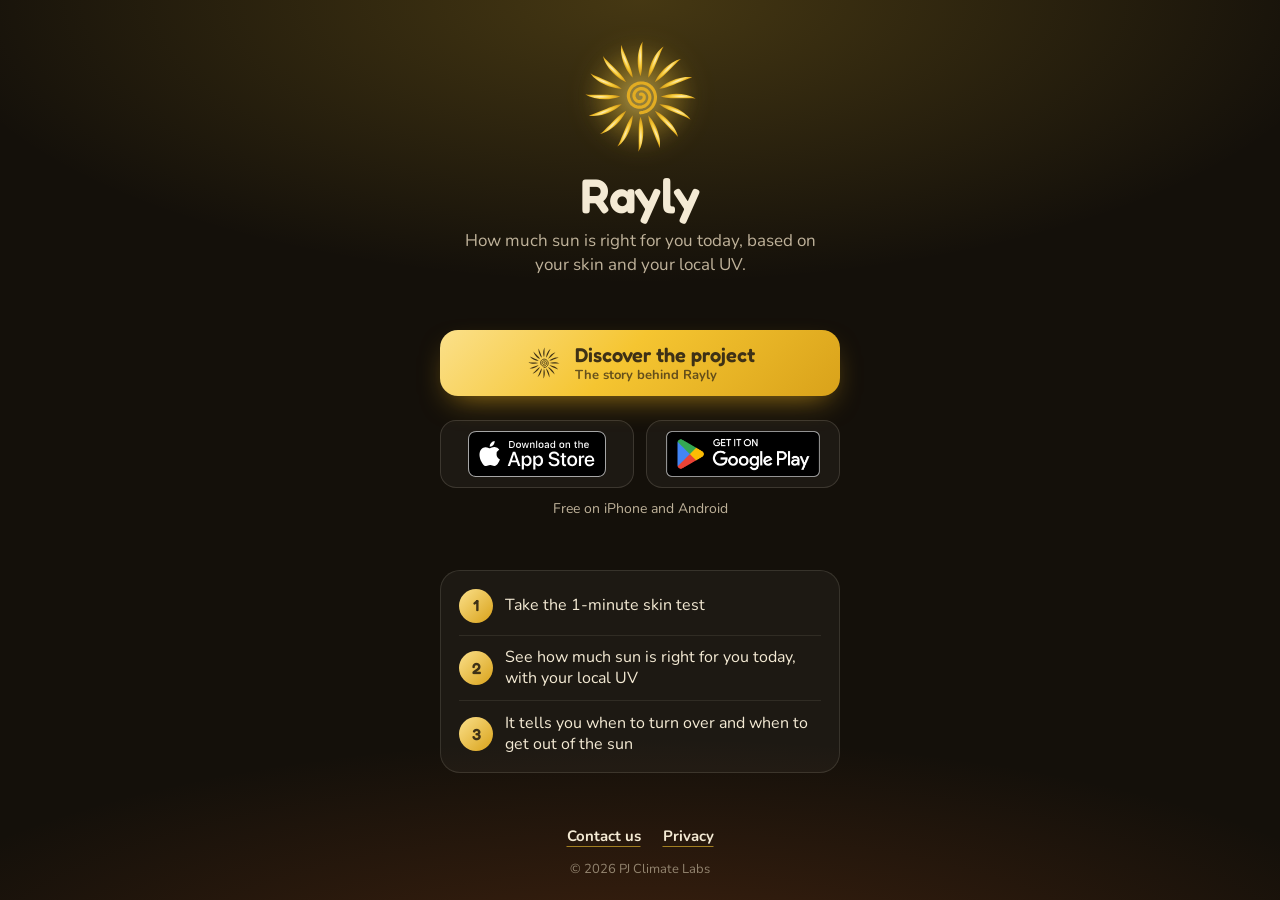
==== commit 0a6f8c82: "Enlaces: botón Conoce el proyecto" ====
--- a/enlaces/index.html
+++ b/enlaces/index.html
@@ -56,10 +56,10 @@
   h1 { font-family: 'Fredoka', sans-serif; font-weight: 600; font-size: clamp(28px, 5.4svh, 50px); line-height: 1; margin: clamp(2px, .8svh, 8px) 0 0; letter-spacing: -.01em; }
   .frase { margin: clamp(4px, 1svh, 10px) 0 0; font-size: clamp(13px, 2.05svh, 17px); line-height: 1.45; color: var(--suave); max-width: 21em; }
 
-  /* Botón largo de la web, con nuestro sol */
+  /* Botón largo del proyecto (lleva a "Detrás de Rayly", donde está el contacto para colaborar o invertir), con nuestro sol */
   .web {
-    width: 100%; height: clamp(46px, 7.4svh, 66px); border-radius: 18px;
-    display: flex; align-items: center; justify-content: center; gap: 10px;
+    width: 100%; height: clamp(50px, 7.4svh, 66px); border-radius: 18px;
+    display: flex; align-items: center; justify-content: center; gap: 12px;
     background: linear-gradient(135deg, var(--oro-claro), var(--oro) 45%, var(--oro-2));
     color: var(--marron); text-decoration: none;
     font-family: 'Fredoka', sans-serif; font-weight: 600; font-size: clamp(16px, 2.3svh, 20px);
@@ -67,6 +67,8 @@
     transition: transform .2s ease, box-shadow .2s ease;
   }
   .web svg { width: clamp(28px, 4.4svh, 38px); height: clamp(28px, 4.4svh, 38px); }
+  .web-texto { display: flex; flex-direction: column; align-items: flex-start; line-height: 1.1; text-align: left; }
+  .web-texto small { font-family: 'Nunito', sans-serif; font-weight: 700; font-size: clamp(11px, 1.55svh, 13px); opacity: .78; margin-top: 2px; }
   .web:active, .web:hover { transform: translateY(-2px); box-shadow: 0 16px 34px -12px rgba(217,162,26,.9); }
 
   /* Botones oficiales de las tiendas, separados del de la web */
@@ -128,9 +130,9 @@
  </div>
 
  <div class="acciones">
-  <a class="web" href="https://rayly-app.github.io/">
+  <a class="web" href="https://rayly-app.github.io/#nosotros">
     <svg viewBox="-60 -60 120 120" aria-hidden="true"><g fill="#3E3116"><use href="#r"/><use href="#r" transform="rotate(22.5)"/><use href="#r" transform="rotate(45)"/><use href="#r" transform="rotate(67.5)"/><use href="#r" transform="rotate(90)"/><use href="#r" transform="rotate(112.5)"/><use href="#r" transform="rotate(135)"/><use href="#r" transform="rotate(157.5)"/><use href="#r" transform="rotate(180)"/><use href="#r" transform="rotate(202.5)"/><use href="#r" transform="rotate(225)"/><use href="#r" transform="rotate(247.5)"/><use href="#r" transform="rotate(270)"/><use href="#r" transform="rotate(292.5)"/><use href="#r" transform="rotate(315)"/><use href="#r" transform="rotate(337.5)"/></g><use href="#esp" stroke="#3E3116"/></svg>
-    <span data-en="Visit the website">Visita la web</span>
+    <span class="web-texto"><span data-en="Discover the project">Conoce el proyecto</span><small data-en="The story behind Rayly">La historia detrás de Rayly</small></span>
   </a>
 
   <div class="tiendas" id="tiendas">
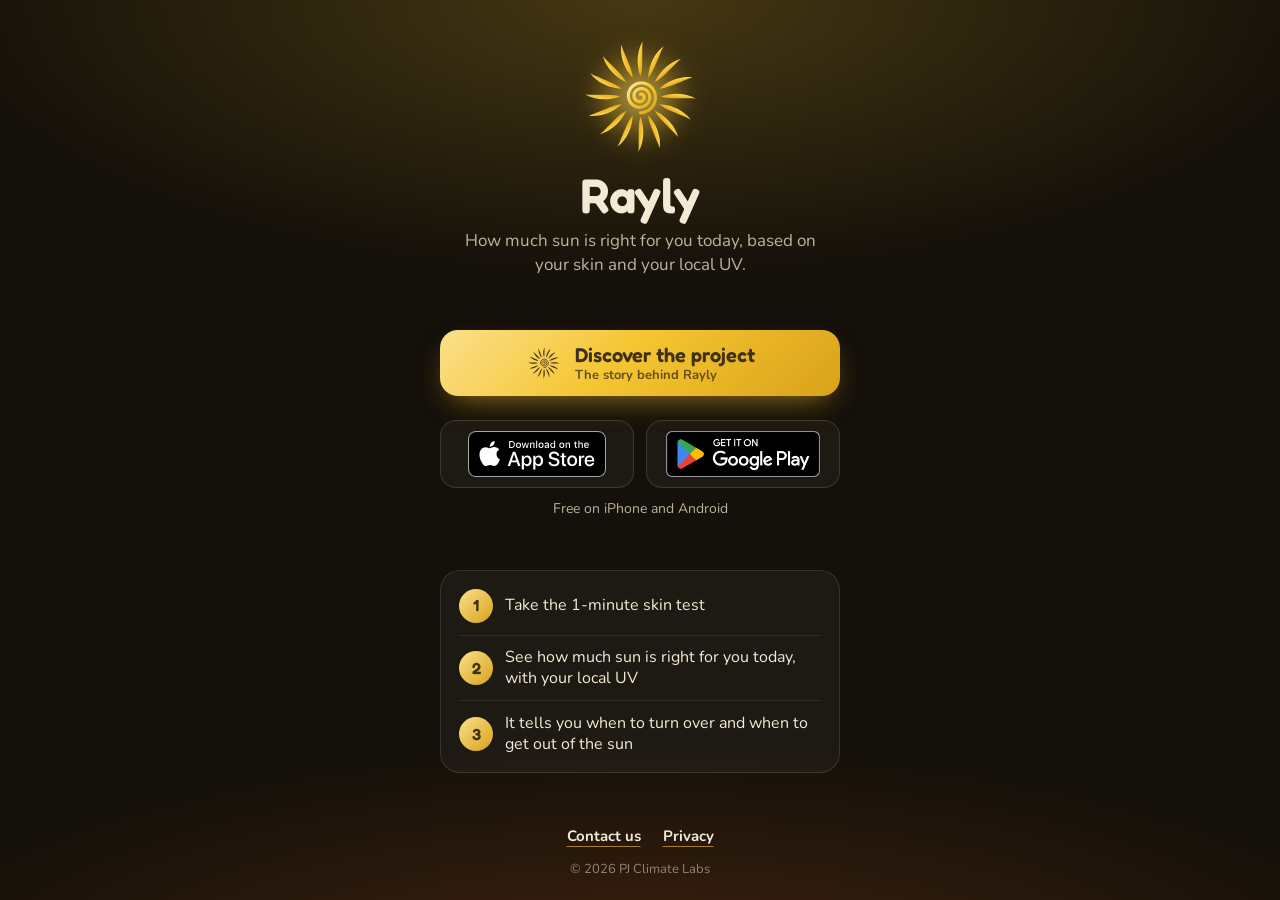
==== commit 09b1de32: "El logo completo en todos los soles: 16 rayos, espiral y el degradado de la app (cabecera, pie, cint" ====
--- a/enlaces/index.html
+++ b/enlaces/index.html
@@ -49,7 +49,6 @@
   .sol .halo { position: absolute; inset: 12%; border-radius: 50%; background: radial-gradient(circle, rgba(255,226,122,.6), rgba(245,197,49,.2) 45%, transparent 70%); filter: blur(8px); animation: respirar 5s ease-in-out infinite; }
   .sol svg { position: absolute; inset: 0; width: 100%; height: 100%; }
   .sol .rayos { animation: girar 40s linear infinite; filter: drop-shadow(0 0 14px rgba(245,197,49,.45)); }
-  .sol .espiral { animation: girar 28s linear infinite reverse; }
   @keyframes girar { to { transform: rotate(360deg); } }
   @keyframes respirar { 50% { transform: scale(1.1); opacity: .8; } }
 
@@ -112,8 +111,9 @@
     <div class="halo"></div>
     <svg class="rayos" viewBox="-60 -60 120 120">
       <defs>
-        <radialGradient id="g" cx="50%" cy="42%" r="64%"><stop offset="0" stop-color="#FFF1BC"/><stop offset=".5" stop-color="#F3C531"/><stop offset="1" stop-color="#C4870F"/></radialGradient>
+        <linearGradient id="g" x1="0" y1="0" x2="1" y2="1"><stop offset="0" stop-color="#FFEC9E"/><stop offset="0.45" stop-color="#F5C531"/><stop offset="1" stop-color="#D9A21A"/></linearGradient>
         <path id="r" d="M0 -18C-2.6 -25 -3.4 -33 -1.4 -41C-0.6 -44 0.4 -47 2 -49C1.2 -45 1.8 -41 1.6 -37C1.4 -30 2 -24 0 -18Z"/>
+        <path id="esp" fill="none" stroke-width="2.8" stroke-linecap="round" stroke-linejoin="round" d="M 0.00 -2.00 L 0.23 -2.08 L 0.48 -2.12 L 0.75 -2.14 L 1.02 -2.12 L 1.30 -2.07 L 1.58 -1.98 L 1.86 -1.86 L 2.12 -1.69 L 2.37 -1.49 L 2.61 -1.26 L 2.81 -0.98 L 2.99 -0.68 L 3.14 -0.35 L 3.25 0.00 L 3.32 0.37 L 3.34 0.76 L 3.32 1.16 L 3.25 1.57 L 3.13 1.97 L 2.96 2.36 L 2.74 2.74 L 2.47 3.10 L 2.16 3.43 L 1.80 3.73 L 1.40 3.99 L 0.96 4.21 L 0.49 4.38 L 0.00 4.50 L -0.51 4.56 L -1.04 4.56 L -1.57 4.50 L -2.11 4.38 L -2.63 4.19 L -3.14 3.94 L -3.62 3.62 L -4.08 3.25 L -4.49 2.82 L -4.86 2.34 L -5.17 1.81 L -5.43 1.24 L -5.63 0.63 L -5.75 0.00 L -5.80 -0.65 L -5.78 -1.32 L -5.68 -1.99 L -5.50 -2.65 L -5.25 -3.30 L -4.91 -3.92 L -4.51 -4.51 L -4.03 -5.05 L -3.49 -5.55 L -2.88 -5.99 L -2.22 -6.35 L -1.52 -6.65 L -0.77 -6.87 L -0.00 -7.00 L 0.79 -7.04 L 1.60 -7.00 L 2.40 -6.86 L 3.19 -6.63 L 3.96 -6.31 L 4.70 -5.89 L 5.39 -5.39 L 6.03 -4.81 L 6.61 -4.15 L 7.11 -3.42 L 7.53 -2.64 L 7.87 -1.80 L 8.11 -0.91 L 8.25 -0.00 L 8.29 0.93 L 8.22 1.88 L 8.04 2.81 L 7.75 3.73 L 7.36 4.63 L 6.87 5.48 L 6.28 6.28 L 5.59 7.01 L 4.82 7.67 L 3.97 8.24 L 3.05 8.71 L 2.07 9.09 L 1.05 9.35 L 0.00 9.50 L -1.07 9.53 L -2.15 9.44 L -3.23 9.22 L -4.28 8.88 L -5.29 8.42 L -6.26 7.85 L -7.16 7.16 L -7.99 6.37 L -8.72 5.48 L -9.36 4.51 L -9.89 3.46 L -10.31 2.35 L -10.59 1.19 L -10.75 0.00 L -10.77 -1.21 L -10.65 -2.43 L -10.40 -3.64 L -10.01 -4.82 L -9.48 -5.96 L -8.82 -7.04 L -8.04 -8.04 L -7.15 -8.96 L -6.15 -9.78 L -5.05 -10.49 L -3.87 -11.07 L -2.63 -11.53 L -1.33 -11.84 L -0.00 -12.00 L 1.35 -12.01 L 2.71 -11.87 L 4.05 -11.58 L 5.36 -11.13 L 6.62 -10.54 L 7.82 -9.80 L 8.93 -8.93 L 9.94 -7.93 L 10.84 -6.81 L 11.62 -5.59 L 12.25 -4.29 L 12.74 -2.91 L 13.08 -1.47 L 13.25 -0.00 L 13.26 1.49 L 13.09 2.99 L 12.76 4.46 L 12.26 5.90 L 11.60 7.29 L 10.78 8.60 L 9.81 9.81 L 8.71 10.92 L 7.48 11.90 L 6.14 12.74 L 4.70 13.43 L 3.19 13.96 L 1.61 14.32 L 0.00 14.50"/>
       </defs>
       <g fill="url(#g)">
         <use href="#r"/><use href="#r" transform="rotate(22.5)"/><use href="#r" transform="rotate(45)"/><use href="#r" transform="rotate(67.5)"/>
@@ -121,8 +121,8 @@
         <use href="#r" transform="rotate(180)"/><use href="#r" transform="rotate(202.5)"/><use href="#r" transform="rotate(225)"/><use href="#r" transform="rotate(247.5)"/>
         <use href="#r" transform="rotate(270)"/><use href="#r" transform="rotate(292.5)"/><use href="#r" transform="rotate(315)"/><use href="#r" transform="rotate(337.5)"/>
       </g>
+      <use href="#esp" stroke="url(#g)"/>
     </svg>
-    <svg class="espiral" viewBox="-60 -60 120 120" stroke="#E2AC22"><path id="esp" fill="none" stroke-width="2.8" stroke-linecap="round" stroke-linejoin="round" d="M0.0 -2.0 L0.4 -2.1 L0.8 -2.1 L1.2 -2.1 L1.6 -2.0 L2.1 -1.7 L2.5 -1.4 L2.8 -1.0 L3.1 -0.5 L3.3 0.0 L3.3 0.6 L3.3 1.2 L3.2 1.8 L2.9 2.4 L2.5 3.0 L2.0 3.5 L1.4 4.0 L0.8 4.3 L0.0 4.5 L-0.8 4.6 L-1.6 4.5 L-2.5 4.3 L-3.2 3.9 L-4.0 3.3 L-4.6 2.7 L-5.1 1.9 L-5.5 1.0 L-5.8 0.0 L-5.8 -1.0 L-5.7 -2.1 L-5.3 -3.1 L-4.8 -4.1 L-4.1 -4.9 L-3.3 -5.7 L-2.3 -6.3 L-1.2 -6.8 L0.0 -7.0 L1.2 -7.0 L2.5 -6.8 L3.7 -6.4 L4.9 -5.8 L5.9 -4.9 L6.8 -3.9 L7.5 -2.7 L8.0 -1.4 L8.3 0.0 L8.3 1.5 L8.0 2.9 L7.5 4.3 L6.7 5.7 L5.7 6.9 L4.5 7.9 L3.2 8.7 L1.6 9.2 L0.0 9.5 L-1.7 9.5 L-3.3 9.2 L-5.0 8.6 L-6.5 7.7 L-7.8 6.6 L-8.9 5.2 L-9.8 3.6 L-10.4 1.8 L-10.8 0.0 L-10.7 -1.9 L-10.4 -3.8 L-9.7 -5.6 L-8.7 -7.3 L-7.4 -8.8 L-5.8 -10.0 L-4.0 -11.0 L-2.1 -11.7 L0.0 -12.0 L2.1 -12.0 L4.2 -11.5 L6.2 -10.8 L8.1 -9.6 L9.7 -8.2 L11.1 -6.4 L12.2 -4.4 L12.9 -2.3 L13.3 0.0 L13.2 2.3 L12.7 4.6 L11.8 6.8 L10.6 8.9 L9.0 10.7 L7.0 12.2 L4.9 13.4 L2.5 14.1 L0.0 14.5"/></svg>
   </div>
 
   <h1>Rayly</h1>
